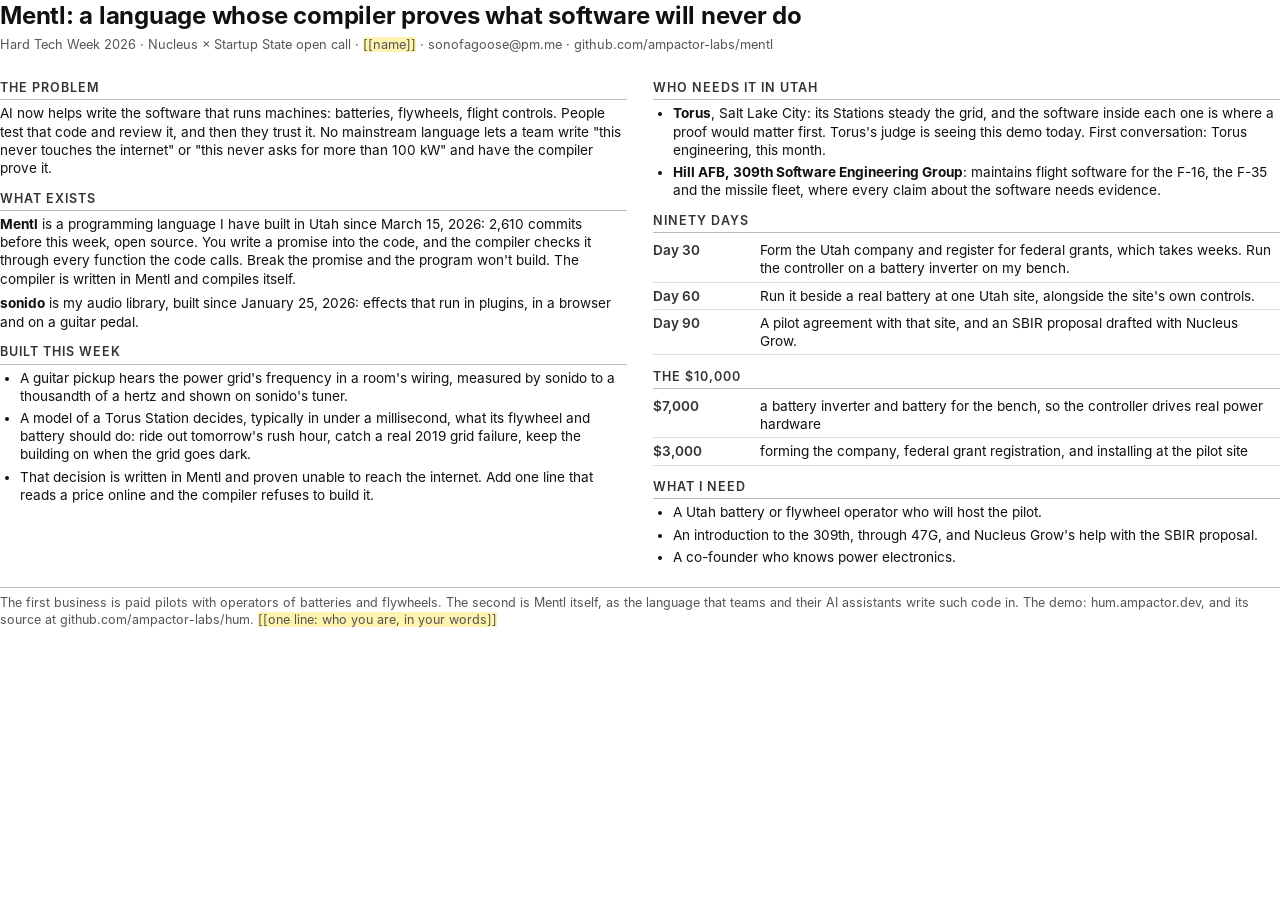
==== pitch/nucleus-one-pager.html @ 6d69a828 "Every text in HUM reads as plain English, checked against the humanizer's patterns The humanizer ski" ====
<!doctype html>
<html lang="en">
<head>
<meta charset="utf-8">
<title>Mentl · one-page plan</title>
<style>
  @font-face { font-family: "Inter"; src: url("../fonts/Inter-Regular.woff2") format("woff2"); font-weight: 400; }
  @font-face { font-family: "Inter"; src: url("../fonts/Inter-SemiBold.woff2") format("woff2"); font-weight: 600; }
  @font-face { font-family: "Inter"; src: url("../fonts/Inter-Bold.woff2") format("woff2"); font-weight: 700; }
  @page { size: Letter; margin: 0.5in 0.6in; }
  body { font-family: Inter, Cantarell, "Noto Sans", system-ui, sans-serif; color: #111; margin: 0; font-size: 10.2pt; line-height: 1.34; }
  h1 { font-size: 18pt; font-weight: 700; margin: 0 0 3pt; letter-spacing: -0.01em; }
  .sub { color: #555; margin: 0 0 10pt; font-size: 9.6pt; }
  h2 { font-size: 9.4pt; font-weight: 600; text-transform: uppercase; letter-spacing: 0.08em; color: #333; margin: 10pt 0 3pt; border-bottom: 1px solid #bbb; padding-bottom: 2pt; }
  p { margin: 0 0 5pt; }
  ul { margin: 0 0 4pt 15pt; padding: 0; }
  li { margin: 0 0 3pt; }
  .two { display: grid; grid-template-columns: 1fr 1fr; gap: 0 20pt; }
  table { border-collapse: collapse; width: 100%; }
  th, td { text-align: left; vertical-align: top; padding: 3pt 6pt 3pt 0; border-bottom: 1px solid #ddd; }
  th { font-weight: 600; color: #333; width: 17%; }
  .foot { margin-top: 12pt; color: #555; font-size: 9.4pt; border-top: 1px solid #bbb; padding-top: 5pt; }
  .fill { background: #fff3b0; }
</style>
</head>
<body>
<h1>Mentl: a language whose compiler proves what software will never do</h1>
<p class="sub">Hard Tech Week 2026 · Nucleus × Startup State open call · <span class="fill">[[name]]</span> · sonofagoose@pm.me · github.com/ampactor-labs/mentl</p>

<div class="two">
<div>
<h2>The problem</h2>
<p>AI now helps write the software that runs machines: batteries, flywheels, flight controls. People test that code and review it, and then they trust it. No mainstream language lets a team write "this never touches the internet" or "this never asks for more than 100 kW" and have the compiler prove it.</p>

<h2>What exists</h2>
<p><b>Mentl</b> is a programming language I have built in Utah since March 15, 2026: 2,610 commits before this week, open source. You write a promise into the code, and the compiler checks it through every function the code calls. Break the promise and the program won't build. The compiler is written in Mentl and compiles itself.</p>
<p><b>sonido</b> is my audio library, built since January 25, 2026: effects that run in plugins, in a browser and on a guitar pedal.</p>

<h2>Built this week</h2>
<ul>
  <li>A guitar pickup hears the power grid's frequency in a room's wiring, measured by sonido to a thousandth of a hertz and shown on sonido's tuner.</li>
  <li>A model of a Torus Station decides, typically in under a millisecond, what its flywheel and battery should do: ride out tomorrow's rush hour, catch a real 2019 grid failure, keep the building on when the grid goes dark.</li>
  <li>That decision is written in Mentl and proven unable to reach the internet. Add one line that reads a price online and the compiler refuses to build it.</li>
</ul>
</div>
<div>
<h2>Who needs it in Utah</h2>
<ul>
  <li><b>Torus</b>, Salt Lake City: its Stations steady the grid, and the software inside each one is where a proof would matter first. Torus's judge is seeing this demo today. First conversation: Torus engineering, this month.</li>
  <li><b>Hill AFB, 309th Software Engineering Group</b>: maintains flight software for the F-16, the F-35 and the missile fleet, where every claim about the software needs evidence.</li>
</ul>

<h2>Ninety days</h2>
<table>
  <tr><th>Day 30</th><td>Form the Utah company and register for federal grants, which takes weeks. Run the controller on a battery inverter on my bench.</td></tr>
  <tr><th>Day 60</th><td>Run it beside a real battery at one Utah site, alongside the site's own controls.</td></tr>
  <tr><th>Day 90</th><td>A pilot agreement with that site, and an SBIR proposal drafted with Nucleus Grow.</td></tr>
</table>

<h2>The $10,000</h2>
<table>
  <tr><th>$7,000</th><td>a battery inverter and battery for the bench, so the controller drives real power hardware</td></tr>
  <tr><th>$3,000</th><td>forming the company, federal grant registration, and installing at the pilot site</td></tr>
</table>

<h2>What I need</h2>
<ul>
  <li>A Utah battery or flywheel operator who will host the pilot.</li>
  <li>An introduction to the 309th, through 47G, and Nucleus Grow's help with the SBIR proposal.</li>
  <li>A co-founder who knows power electronics.</li>
</ul>
</div>
</div>

<p class="foot">The first business is paid pilots with operators of batteries and flywheels. The second is Mentl itself, as the language that teams and their AI assistants write such code in. The demo: hum.ampactor.dev, and its source at github.com/ampactor-labs/hum. <span class="fill">[[one line: who you are, in your words]]</span></p>
</body>
</html>
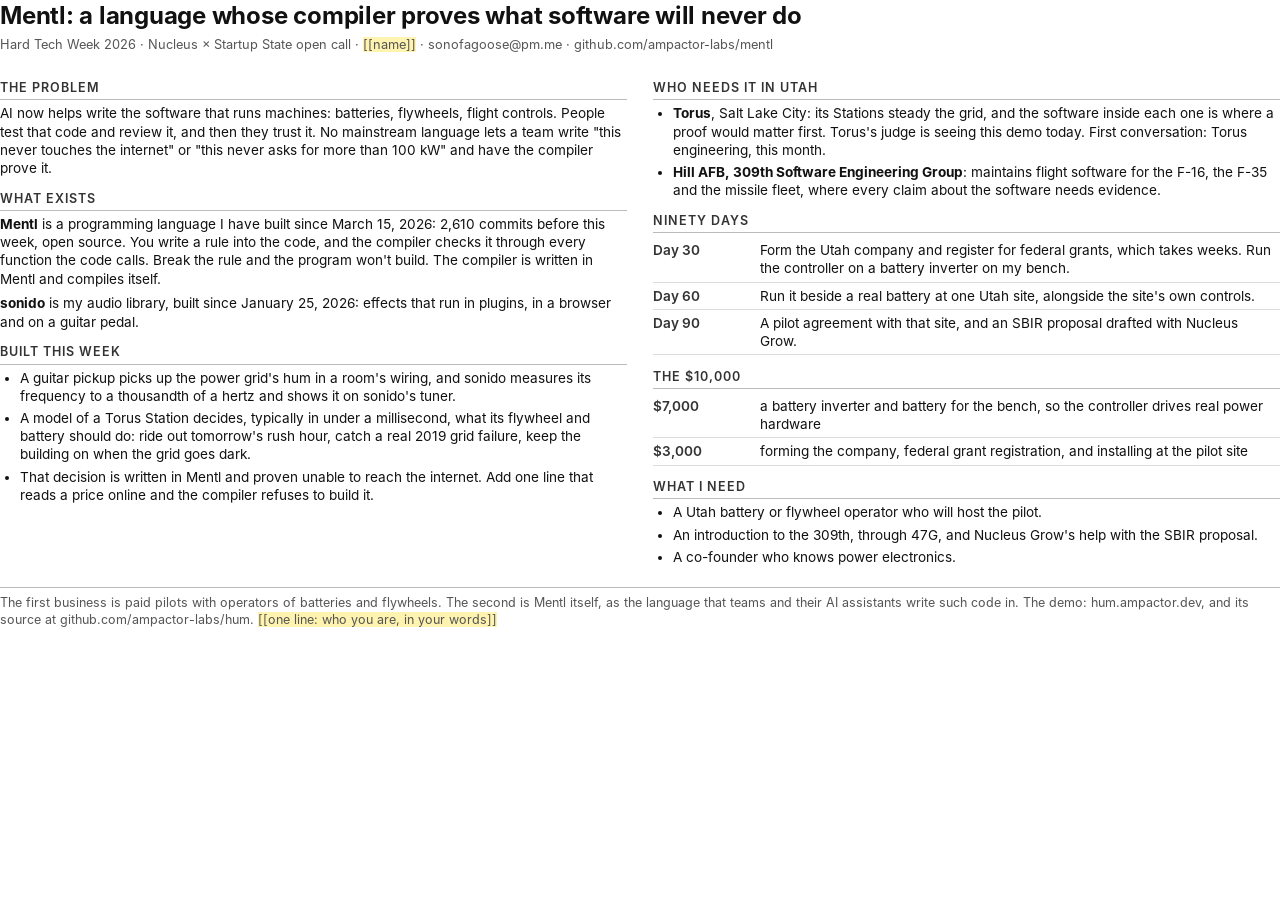
==== commit 04ac26ef: "Code and machines no longer have intentions in HUM's text The refused card said "This program promis" ====
--- a/pitch/nucleus-one-pager.html
+++ b/pitch/nucleus-one-pager.html
@@ -33,12 +33,12 @@
 <p>AI now helps write the software that runs machines: batteries, flywheels, flight controls. People test that code and review it, and then they trust it. No mainstream language lets a team write "this never touches the internet" or "this never asks for more than 100 kW" and have the compiler prove it.</p>
 
 <h2>What exists</h2>
-<p><b>Mentl</b> is a programming language I have built in Utah since March 15, 2026: 2,610 commits before this week, open source. You write a promise into the code, and the compiler checks it through every function the code calls. Break the promise and the program won't build. The compiler is written in Mentl and compiles itself.</p>
+<p><b>Mentl</b> is a programming language I have built since March 15, 2026: 2,610 commits before this week, open source. You write a rule into the code, and the compiler checks it through every function the code calls. Break the rule and the program won't build. The compiler is written in Mentl and compiles itself.</p>
 <p><b>sonido</b> is my audio library, built since January 25, 2026: effects that run in plugins, in a browser and on a guitar pedal.</p>
 
 <h2>Built this week</h2>
 <ul>
-  <li>A guitar pickup hears the power grid's frequency in a room's wiring, measured by sonido to a thousandth of a hertz and shown on sonido's tuner.</li>
+  <li>A guitar pickup picks up the power grid's hum in a room's wiring, and sonido measures its frequency to a thousandth of a hertz and shows it on sonido's tuner.</li>
   <li>A model of a Torus Station decides, typically in under a millisecond, what its flywheel and battery should do: ride out tomorrow's rush hour, catch a real 2019 grid failure, keep the building on when the grid goes dark.</li>
   <li>That decision is written in Mentl and proven unable to reach the internet. Add one line that reads a price online and the compiler refuses to build it.</li>
 </ul>
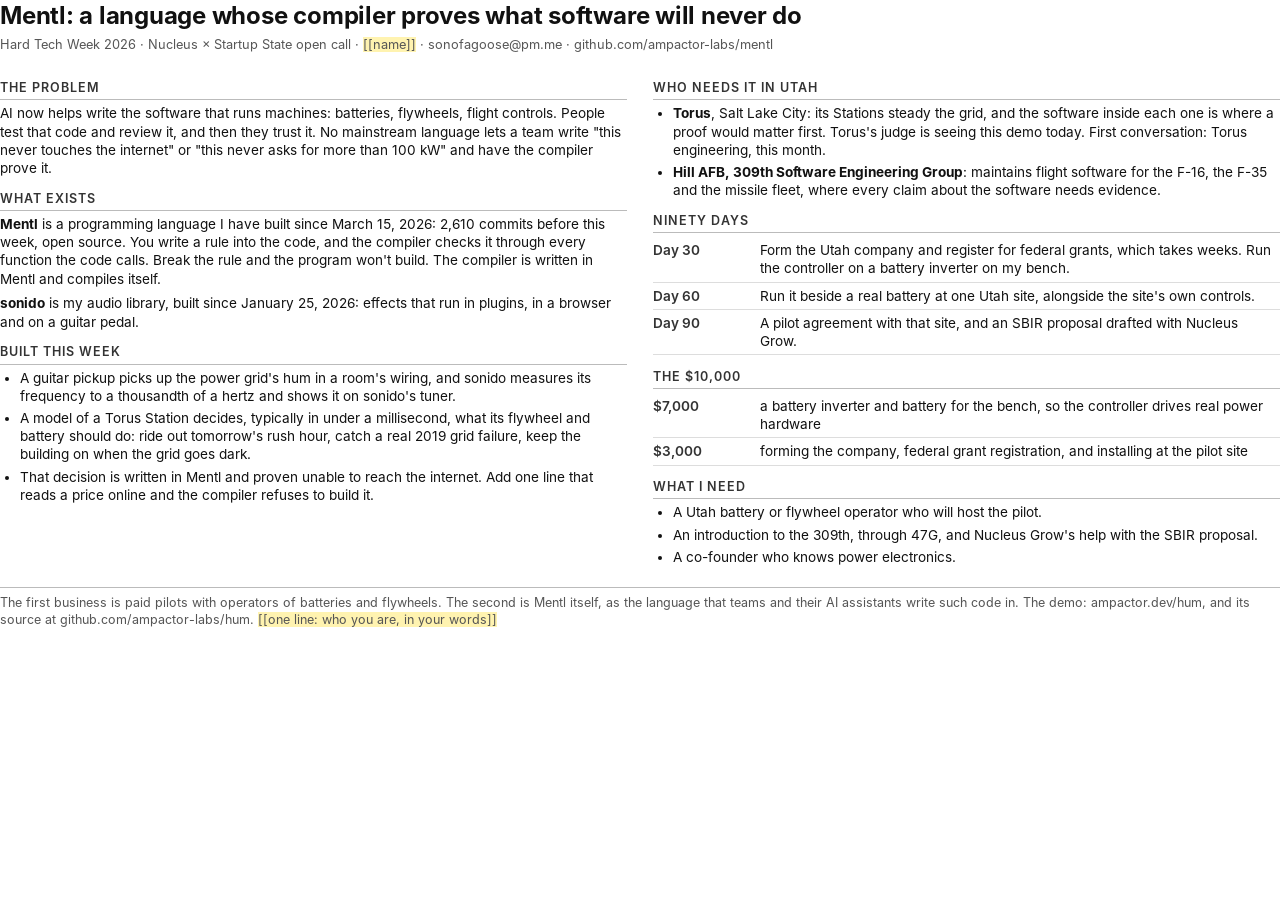
==== commit 3a567958: "The QR code and every printed link point at ampactor.dev/hum hum.ampactor.dev has no DNS record, so " ====
--- a/pitch/nucleus-one-pager.html
+++ b/pitch/nucleus-one-pager.html
@@ -72,6 +72,6 @@
 </div>
 </div>
 
-<p class="foot">The first business is paid pilots with operators of batteries and flywheels. The second is Mentl itself, as the language that teams and their AI assistants write such code in. The demo: hum.ampactor.dev, and its source at github.com/ampactor-labs/hum. <span class="fill">[[one line: who you are, in your words]]</span></p>
+<p class="foot">The first business is paid pilots with operators of batteries and flywheels. The second is Mentl itself, as the language that teams and their AI assistants write such code in. The demo: ampactor.dev/hum, and its source at github.com/ampactor-labs/hum. <span class="fill">[[one line: who you are, in your words]]</span></p>
 </body>
 </html>
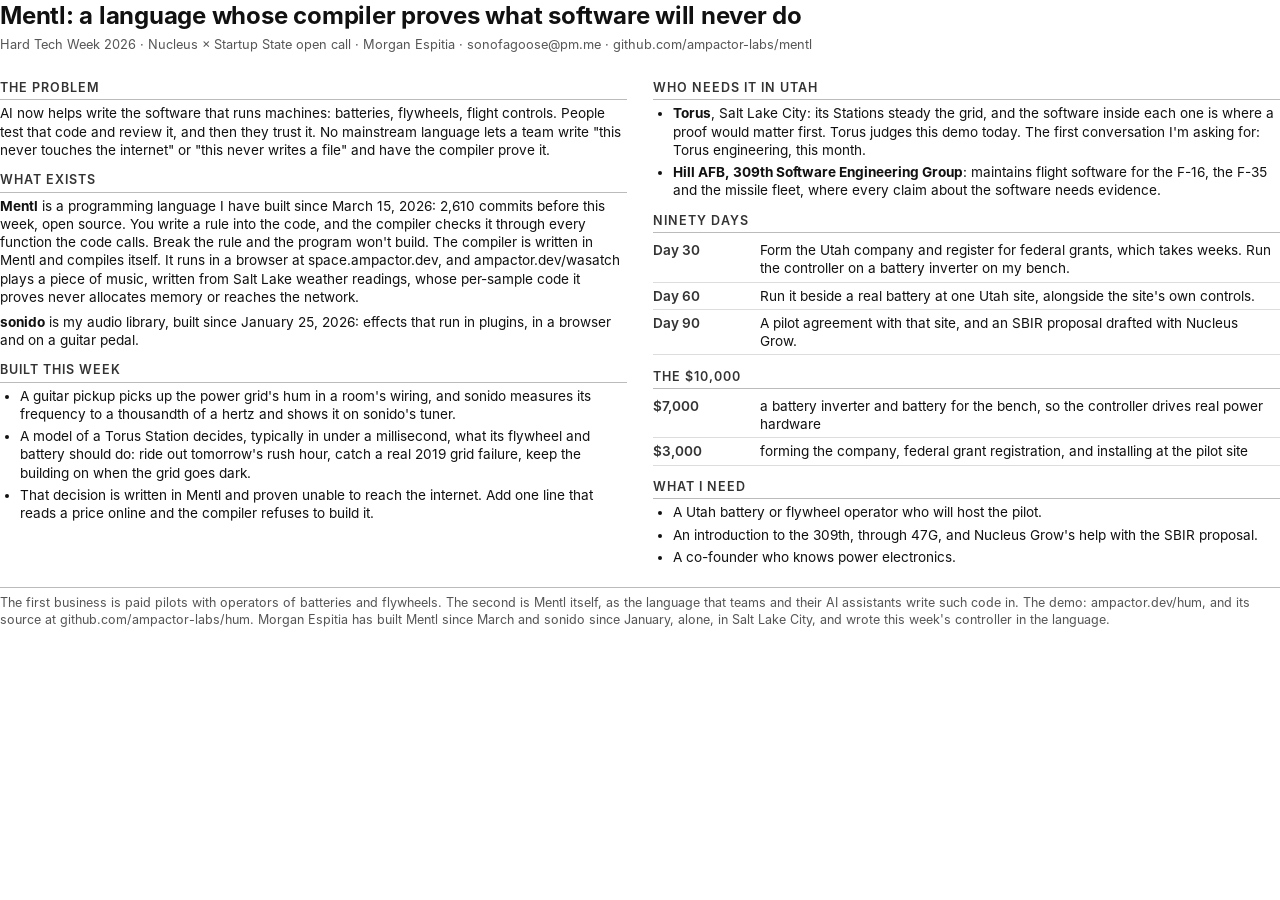
==== commit 591fab7c: "One key runs each pitch, and the words fit the judging sheet's five-minute slots The judging sheet g" ====
--- a/pitch/nucleus-one-pager.html
+++ b/pitch/nucleus-one-pager.html
@@ -25,15 +25,15 @@
 </head>
 <body>
 <h1>Mentl: a language whose compiler proves what software will never do</h1>
-<p class="sub">Hard Tech Week 2026 · Nucleus × Startup State open call · <span class="fill">[[name]]</span> · sonofagoose@pm.me · github.com/ampactor-labs/mentl</p>
+<p class="sub">Hard Tech Week 2026 · Nucleus × Startup State open call · Morgan Espitia · sonofagoose@pm.me · github.com/ampactor-labs/mentl</p>
 
 <div class="two">
 <div>
 <h2>The problem</h2>
-<p>AI now helps write the software that runs machines: batteries, flywheels, flight controls. People test that code and review it, and then they trust it. No mainstream language lets a team write "this never touches the internet" or "this never asks for more than 100 kW" and have the compiler prove it.</p>
+<p>AI now helps write the software that runs machines: batteries, flywheels, flight controls. People test that code and review it, and then they trust it. No mainstream language lets a team write "this never touches the internet" or "this never writes a file" and have the compiler prove it.</p>
 
 <h2>What exists</h2>
-<p><b>Mentl</b> is a programming language I have built since March 15, 2026: 2,610 commits before this week, open source. You write a rule into the code, and the compiler checks it through every function the code calls. Break the rule and the program won't build. The compiler is written in Mentl and compiles itself.</p>
+<p><b>Mentl</b> is a programming language I have built since March 15, 2026: 2,610 commits before this week, open source. You write a rule into the code, and the compiler checks it through every function the code calls. Break the rule and the program won't build. The compiler is written in Mentl and compiles itself. It runs in a browser at space.ampactor.dev, and ampactor.dev/wasatch plays a piece of music, written from Salt Lake weather readings, whose per-sample code it proves never allocates memory or reaches the network.</p>
 <p><b>sonido</b> is my audio library, built since January 25, 2026: effects that run in plugins, in a browser and on a guitar pedal.</p>
 
 <h2>Built this week</h2>
@@ -46,7 +46,7 @@
 <div>
 <h2>Who needs it in Utah</h2>
 <ul>
-  <li><b>Torus</b>, Salt Lake City: its Stations steady the grid, and the software inside each one is where a proof would matter first. Torus's judge is seeing this demo today. First conversation: Torus engineering, this month.</li>
+  <li><b>Torus</b>, Salt Lake City: its Stations steady the grid, and the software inside each one is where a proof would matter first. Torus judges this demo today. The first conversation I'm asking for: Torus engineering, this month.</li>
   <li><b>Hill AFB, 309th Software Engineering Group</b>: maintains flight software for the F-16, the F-35 and the missile fleet, where every claim about the software needs evidence.</li>
 </ul>
 
@@ -72,6 +72,6 @@
 </div>
 </div>
 
-<p class="foot">The first business is paid pilots with operators of batteries and flywheels. The second is Mentl itself, as the language that teams and their AI assistants write such code in. The demo: ampactor.dev/hum, and its source at github.com/ampactor-labs/hum. <span class="fill">[[one line: who you are, in your words]]</span></p>
+<p class="foot">The first business is paid pilots with operators of batteries and flywheels. The second is Mentl itself, as the language that teams and their AI assistants write such code in. The demo: ampactor.dev/hum, and its source at github.com/ampactor-labs/hum. Morgan Espitia has built Mentl since March and sonido since January, alone, in Salt Lake City, and wrote this week's controller in the language.</p>
 </body>
 </html>
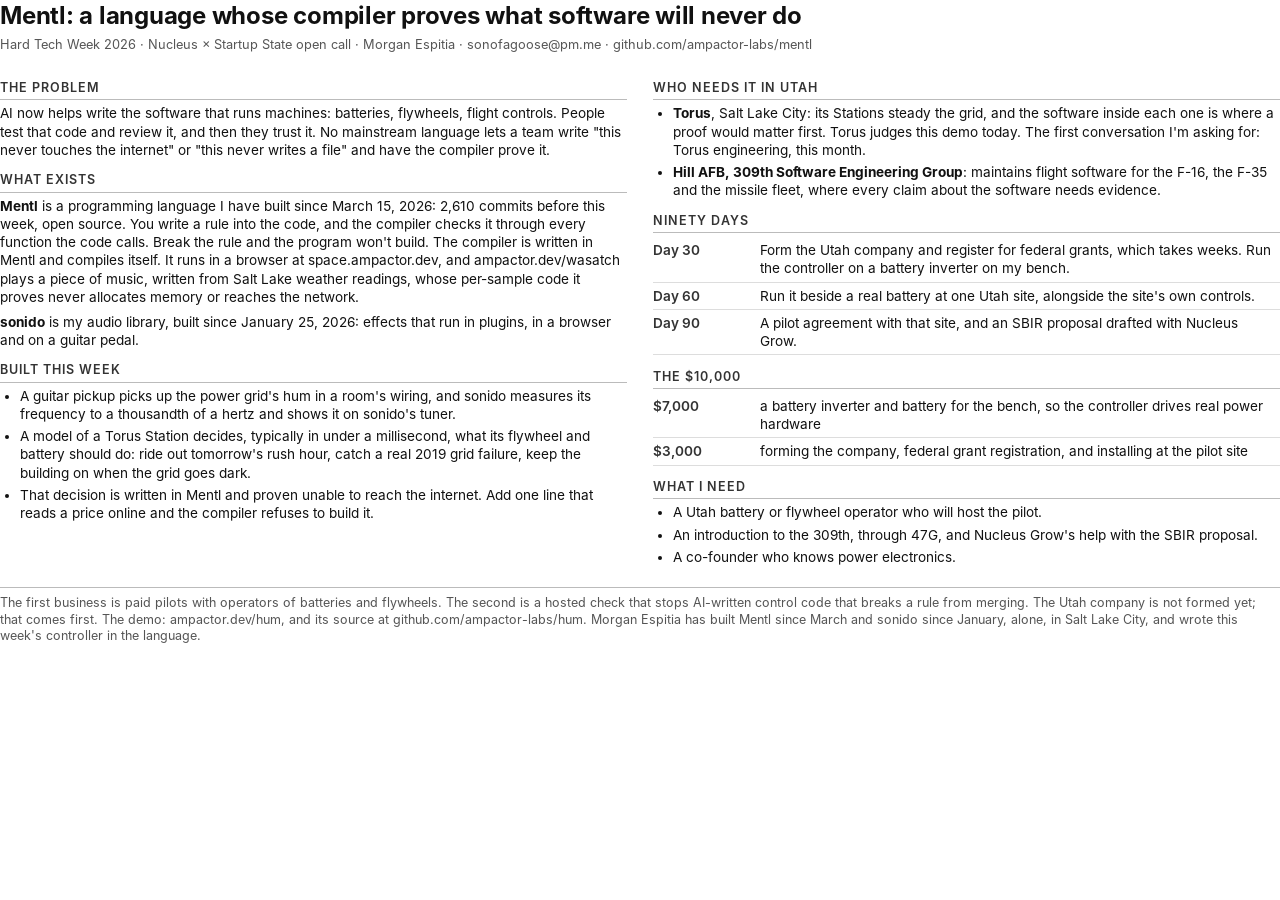
==== commit dcd10a2e: "The pitch is one show for both rooms, and every screen explains itself Both rooms and the finals now" ====
--- a/pitch/nucleus-one-pager.html
+++ b/pitch/nucleus-one-pager.html
@@ -72,6 +72,6 @@
 </div>
 </div>
 
-<p class="foot">The first business is paid pilots with operators of batteries and flywheels. The second is Mentl itself, as the language that teams and their AI assistants write such code in. The demo: ampactor.dev/hum, and its source at github.com/ampactor-labs/hum. Morgan Espitia has built Mentl since March and sonido since January, alone, in Salt Lake City, and wrote this week's controller in the language.</p>
+<p class="foot">The first business is paid pilots with operators of batteries and flywheels. The second is a hosted check that stops AI-written control code that breaks a rule from merging. The Utah company is not formed yet; that comes first. The demo: ampactor.dev/hum, and its source at github.com/ampactor-labs/hum. Morgan Espitia has built Mentl since March and sonido since January, alone, in Salt Lake City, and wrote this week's controller in the language.</p>
 </body>
 </html>
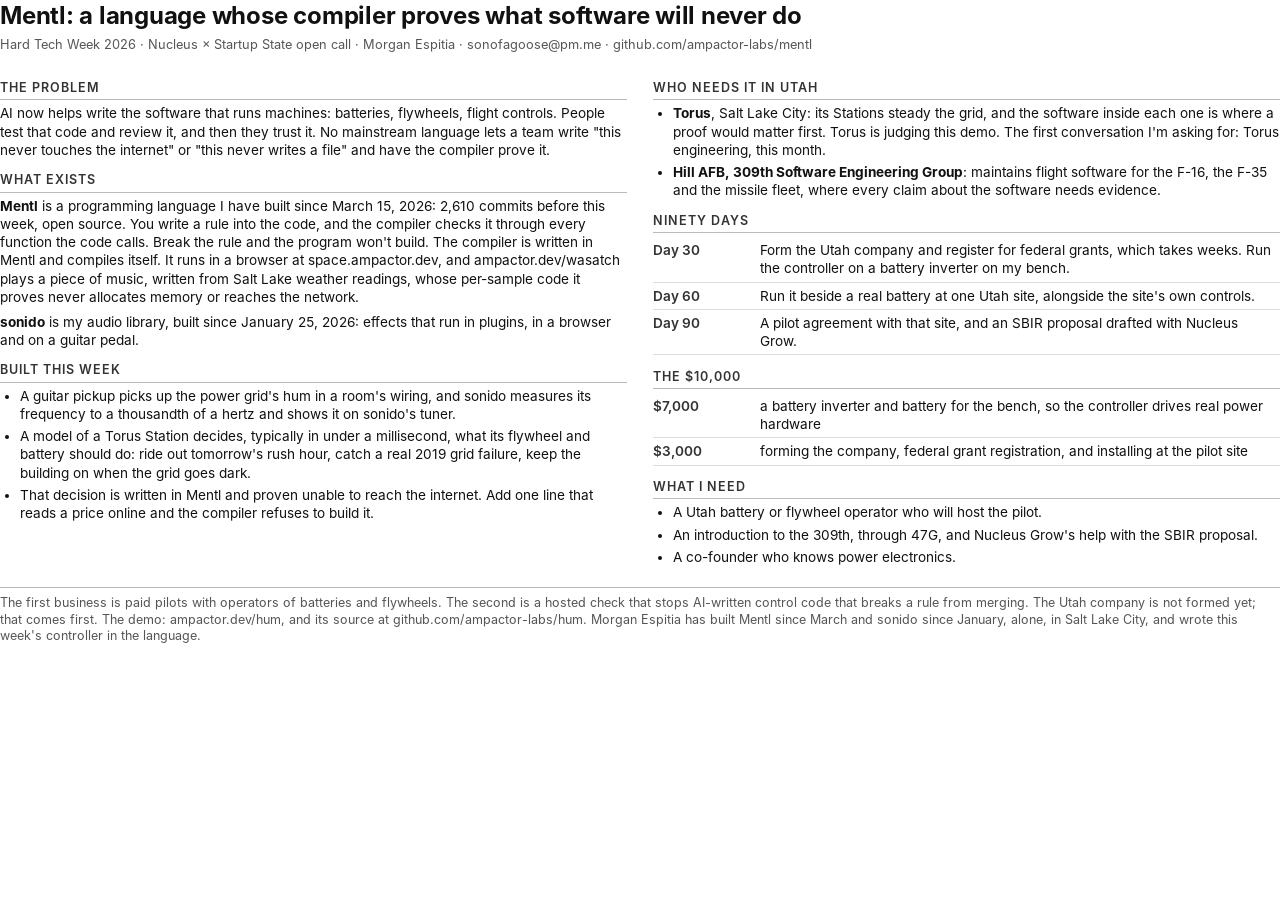
==== commit 76ed2194: "HUM quits with Shift+Q, the tuner moves 20 times a second, and one folder holds everything to upload" ====
--- a/pitch/nucleus-one-pager.html
+++ b/pitch/nucleus-one-pager.html
@@ -46,7 +46,7 @@
 <div>
 <h2>Who needs it in Utah</h2>
 <ul>
-  <li><b>Torus</b>, Salt Lake City: its Stations steady the grid, and the software inside each one is where a proof would matter first. Torus judges this demo today. The first conversation I'm asking for: Torus engineering, this month.</li>
+  <li><b>Torus</b>, Salt Lake City: its Stations steady the grid, and the software inside each one is where a proof would matter first. Torus is judging this demo. The first conversation I'm asking for: Torus engineering, this month.</li>
   <li><b>Hill AFB, 309th Software Engineering Group</b>: maintains flight software for the F-16, the F-35 and the missile fleet, where every claim about the software needs evidence.</li>
 </ul>
 
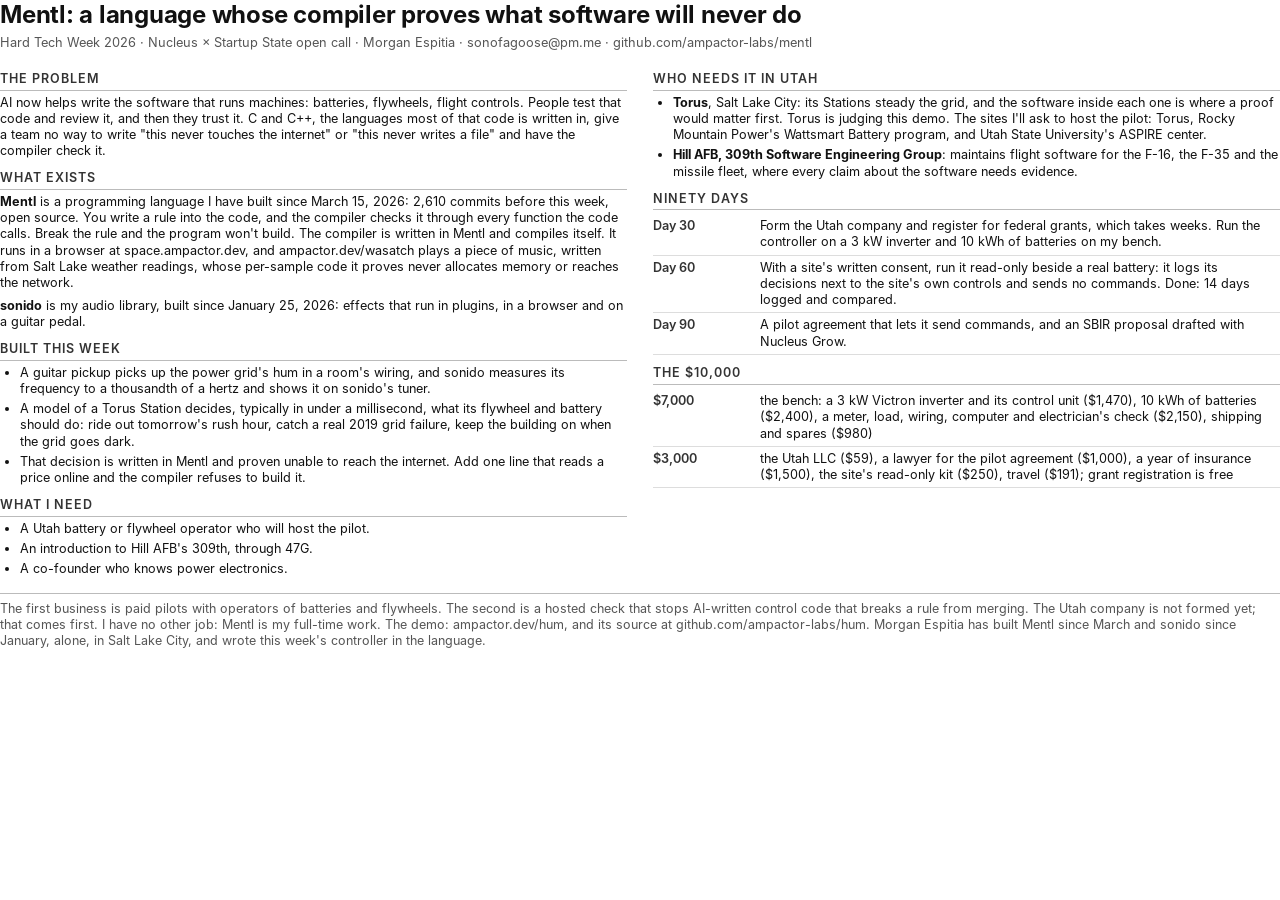
==== commit 2003ad51: "The show plans tomorrow on screen, every claim is as strong as its evidence, and the $10,000 is pric" ====
--- a/pitch/nucleus-one-pager.html
+++ b/pitch/nucleus-one-pager.html
@@ -7,11 +7,11 @@
   @font-face { font-family: "Inter"; src: url("../fonts/Inter-Regular.woff2") format("woff2"); font-weight: 400; }
   @font-face { font-family: "Inter"; src: url("../fonts/Inter-SemiBold.woff2") format("woff2"); font-weight: 600; }
   @font-face { font-family: "Inter"; src: url("../fonts/Inter-Bold.woff2") format("woff2"); font-weight: 700; }
-  @page { size: Letter; margin: 0.5in 0.6in; }
-  body { font-family: Inter, Cantarell, "Noto Sans", system-ui, sans-serif; color: #111; margin: 0; font-size: 10.2pt; line-height: 1.34; }
+  @page { size: Letter; margin: 0.45in 0.6in; }
+  body { font-family: Inter, Cantarell, "Noto Sans", system-ui, sans-serif; color: #111; margin: 0; font-size: 9.5pt; line-height: 1.28; }
   h1 { font-size: 18pt; font-weight: 700; margin: 0 0 3pt; letter-spacing: -0.01em; }
-  .sub { color: #555; margin: 0 0 10pt; font-size: 9.6pt; }
-  h2 { font-size: 9.4pt; font-weight: 600; text-transform: uppercase; letter-spacing: 0.08em; color: #333; margin: 10pt 0 3pt; border-bottom: 1px solid #bbb; padding-bottom: 2pt; }
+  .sub { color: #555; margin: 0 0 7pt; font-size: 9.6pt; }
+  h2 { font-size: 9.4pt; font-weight: 600; text-transform: uppercase; letter-spacing: 0.08em; color: #333; margin: 8pt 0 3pt; border-bottom: 1px solid #bbb; padding-bottom: 2pt; }
   p { margin: 0 0 5pt; }
   ul { margin: 0 0 4pt 15pt; padding: 0; }
   li { margin: 0 0 3pt; }
@@ -19,7 +19,7 @@
   table { border-collapse: collapse; width: 100%; }
   th, td { text-align: left; vertical-align: top; padding: 3pt 6pt 3pt 0; border-bottom: 1px solid #ddd; }
   th { font-weight: 600; color: #333; width: 17%; }
-  .foot { margin-top: 12pt; color: #555; font-size: 9.4pt; border-top: 1px solid #bbb; padding-top: 5pt; }
+  .foot { margin-top: 8pt; color: #555; font-size: 9.4pt; border-top: 1px solid #bbb; padding-top: 5pt; }
   .fill { background: #fff3b0; }
 </style>
 </head>
@@ -30,7 +30,7 @@
 <div class="two">
 <div>
 <h2>The problem</h2>
-<p>AI now helps write the software that runs machines: batteries, flywheels, flight controls. People test that code and review it, and then they trust it. No mainstream language lets a team write "this never touches the internet" or "this never writes a file" and have the compiler prove it.</p>
+<p>AI now helps write the software that runs machines: batteries, flywheels, flight controls. People test that code and review it, and then they trust it. C and C++, the languages most of that code is written in, give a team no way to write "this never touches the internet" or "this never writes a file" and have the compiler check it.</p>
 
 <h2>What exists</h2>
 <p><b>Mentl</b> is a programming language I have built since March 15, 2026: 2,610 commits before this week, open source. You write a rule into the code, and the compiler checks it through every function the code calls. Break the rule and the program won't build. The compiler is written in Mentl and compiles itself. It runs in a browser at space.ampactor.dev, and ampactor.dev/wasatch plays a piece of music, written from Salt Lake weather readings, whose per-sample code it proves never allocates memory or reaches the network.</p>
@@ -42,36 +42,36 @@
   <li>A model of a Torus Station decides, typically in under a millisecond, what its flywheel and battery should do: ride out tomorrow's rush hour, catch a real 2019 grid failure, keep the building on when the grid goes dark.</li>
   <li>That decision is written in Mentl and proven unable to reach the internet. Add one line that reads a price online and the compiler refuses to build it.</li>
 </ul>
+<h2>What I need</h2>
+<ul>
+  <li>A Utah battery or flywheel operator who will host the pilot.</li>
+  <li>An introduction to Hill AFB's 309th, through 47G.</li>
+  <li>A co-founder who knows power electronics.</li>
+</ul>
 </div>
 <div>
 <h2>Who needs it in Utah</h2>
 <ul>
-  <li><b>Torus</b>, Salt Lake City: its Stations steady the grid, and the software inside each one is where a proof would matter first. Torus is judging this demo. The first conversation I'm asking for: Torus engineering, this month.</li>
+  <li><b>Torus</b>, Salt Lake City: its Stations steady the grid, and the software inside each one is where a proof would matter first. Torus is judging this demo. The sites I'll ask to host the pilot: Torus, Rocky Mountain Power's Wattsmart Battery program, and Utah State University's ASPIRE center.</li>
   <li><b>Hill AFB, 309th Software Engineering Group</b>: maintains flight software for the F-16, the F-35 and the missile fleet, where every claim about the software needs evidence.</li>
 </ul>
 
 <h2>Ninety days</h2>
 <table>
-  <tr><th>Day 30</th><td>Form the Utah company and register for federal grants, which takes weeks. Run the controller on a battery inverter on my bench.</td></tr>
-  <tr><th>Day 60</th><td>Run it beside a real battery at one Utah site, alongside the site's own controls.</td></tr>
-  <tr><th>Day 90</th><td>A pilot agreement with that site, and an SBIR proposal drafted with Nucleus Grow.</td></tr>
+  <tr><th>Day 30</th><td>Form the Utah company and register for federal grants, which takes weeks. Run the controller on a 3 kW inverter and 10 kWh of batteries on my bench.</td></tr>
+  <tr><th>Day 60</th><td>With a site's written consent, run it read-only beside a real battery: it logs its decisions next to the site's own controls and sends no commands. Done: 14 days logged and compared.</td></tr>
+  <tr><th>Day 90</th><td>A pilot agreement that lets it send commands, and an SBIR proposal drafted with Nucleus Grow.</td></tr>
 </table>
 
 <h2>The $10,000</h2>
 <table>
-  <tr><th>$7,000</th><td>a battery inverter and battery for the bench, so the controller drives real power hardware</td></tr>
-  <tr><th>$3,000</th><td>forming the company, federal grant registration, and installing at the pilot site</td></tr>
+  <tr><th>$7,000</th><td>the bench: a 3 kW Victron inverter and its control unit ($1,470), 10 kWh of batteries ($2,400), a meter, load, wiring, computer and electrician's check ($2,150), shipping and spares ($980)</td></tr>
+  <tr><th>$3,000</th><td>the Utah LLC ($59), a lawyer for the pilot agreement ($1,000), a year of insurance ($1,500), the site's read-only kit ($250), travel ($191); grant registration is free</td></tr>
 </table>
 
-<h2>What I need</h2>
-<ul>
-  <li>A Utah battery or flywheel operator who will host the pilot.</li>
-  <li>An introduction to the 309th, through 47G, and Nucleus Grow's help with the SBIR proposal.</li>
-  <li>A co-founder who knows power electronics.</li>
-</ul>
 </div>
 </div>
 
-<p class="foot">The first business is paid pilots with operators of batteries and flywheels. The second is a hosted check that stops AI-written control code that breaks a rule from merging. The Utah company is not formed yet; that comes first. The demo: ampactor.dev/hum, and its source at github.com/ampactor-labs/hum. Morgan Espitia has built Mentl since March and sonido since January, alone, in Salt Lake City, and wrote this week's controller in the language.</p>
+<p class="foot">The first business is paid pilots with operators of batteries and flywheels. The second is a hosted check that stops AI-written control code that breaks a rule from merging. The Utah company is not formed yet; that comes first. I have no other job: Mentl is my full-time work. The demo: ampactor.dev/hum, and its source at github.com/ampactor-labs/hum. Morgan Espitia has built Mentl since March and sonido since January, alone, in Salt Lake City, and wrote this week's controller in the language.</p>
 </body>
 </html>
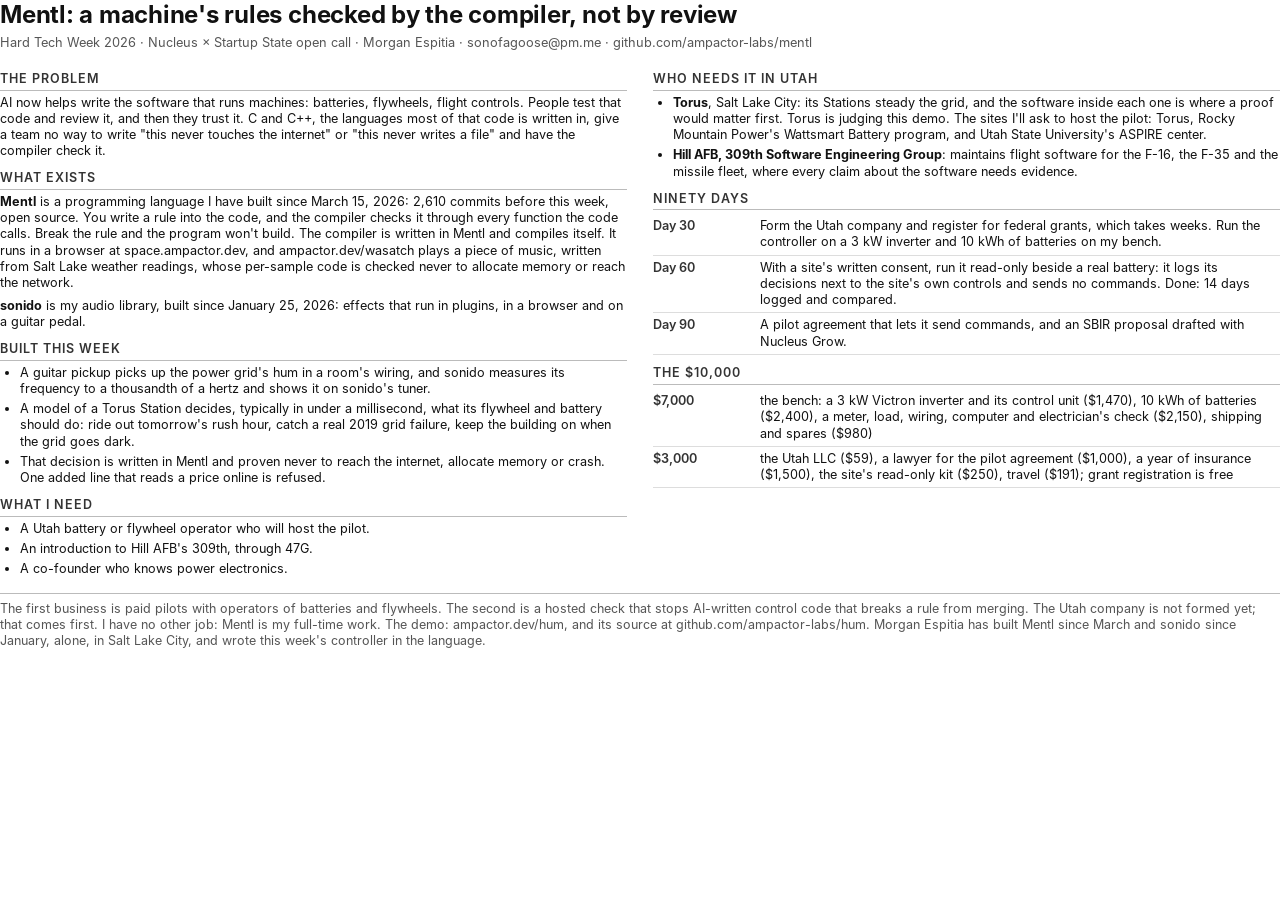
==== commit 2a409ade: "HUM's text says what the compiler checks the way a listener needs it: the rule is in the code The wo" ====
--- a/pitch/nucleus-one-pager.html
+++ b/pitch/nucleus-one-pager.html
@@ -24,7 +24,7 @@
 </style>
 </head>
 <body>
-<h1>Mentl: a language whose compiler proves what software will never do</h1>
+<h1>Mentl: a machine's rules checked by the compiler, not by review</h1>
 <p class="sub">Hard Tech Week 2026 · Nucleus × Startup State open call · Morgan Espitia · sonofagoose@pm.me · github.com/ampactor-labs/mentl</p>
 
 <div class="two">
@@ -33,14 +33,14 @@
 <p>AI now helps write the software that runs machines: batteries, flywheels, flight controls. People test that code and review it, and then they trust it. C and C++, the languages most of that code is written in, give a team no way to write "this never touches the internet" or "this never writes a file" and have the compiler check it.</p>
 
 <h2>What exists</h2>
-<p><b>Mentl</b> is a programming language I have built since March 15, 2026: 2,610 commits before this week, open source. You write a rule into the code, and the compiler checks it through every function the code calls. Break the rule and the program won't build. The compiler is written in Mentl and compiles itself. It runs in a browser at space.ampactor.dev, and ampactor.dev/wasatch plays a piece of music, written from Salt Lake weather readings, whose per-sample code it proves never allocates memory or reaches the network.</p>
+<p><b>Mentl</b> is a programming language I have built since March 15, 2026: 2,610 commits before this week, open source. You write a rule into the code, and the compiler checks it through every function the code calls. Break the rule and the program won't build. The compiler is written in Mentl and compiles itself. It runs in a browser at space.ampactor.dev, and ampactor.dev/wasatch plays a piece of music, written from Salt Lake weather readings, whose per-sample code is checked never to allocate memory or reach the network.</p>
 <p><b>sonido</b> is my audio library, built since January 25, 2026: effects that run in plugins, in a browser and on a guitar pedal.</p>
 
 <h2>Built this week</h2>
 <ul>
   <li>A guitar pickup picks up the power grid's hum in a room's wiring, and sonido measures its frequency to a thousandth of a hertz and shows it on sonido's tuner.</li>
   <li>A model of a Torus Station decides, typically in under a millisecond, what its flywheel and battery should do: ride out tomorrow's rush hour, catch a real 2019 grid failure, keep the building on when the grid goes dark.</li>
-  <li>That decision is written in Mentl and proven unable to reach the internet. Add one line that reads a price online and the compiler refuses to build it.</li>
+  <li>That decision is written in Mentl and proven never to reach the internet, allocate memory or crash. One added line that reads a price online is refused.</li>
 </ul>
 <h2>What I need</h2>
 <ul>
